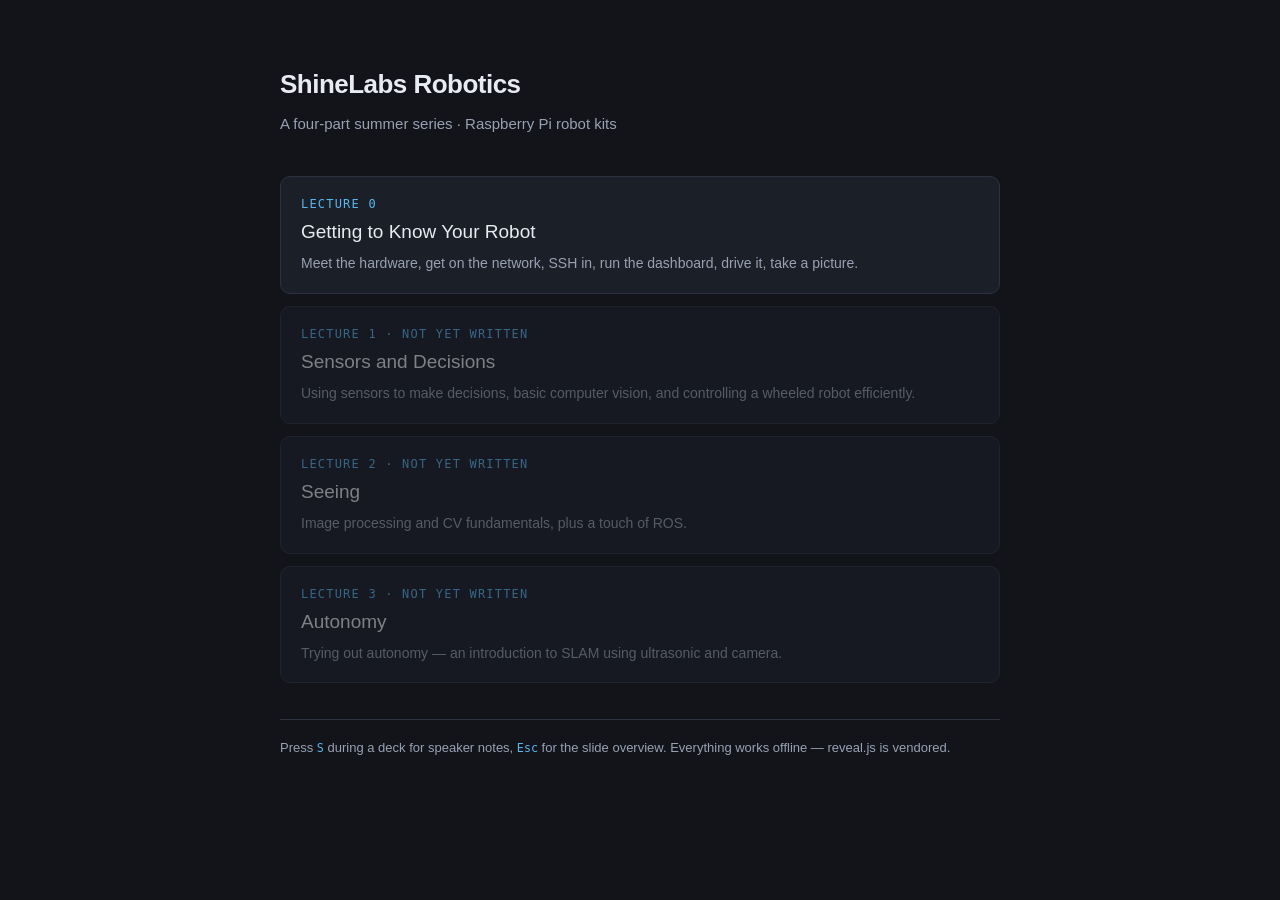
==== index.html @ 291fee51 "Lecture 0 deck scaffold: structure, theme, run of show Four-part series for high-school students on " ====
<!DOCTYPE html>
<html lang="en">
<head>
<meta charset="utf-8">
<meta name="viewport" content="width=device-width, initial-scale=1">
<title>ShineLabs Robotics — Lectures</title>
<style>
  :root {
    --bg:#12141a; --panel:#1b1f28; --line:#2c323f; --text:#e8ebf1;
    --muted:#98a1b3; --accent:#56b6f0;
    --mono: "SF Mono","JetBrains Mono",Menlo,Consolas,monospace;
  }
  * { box-sizing:border-box; }
  body {
    margin:0; background:var(--bg); color:var(--text);
    font:16px/1.6 -apple-system,BlinkMacSystemFont,"Segoe UI",Roboto,sans-serif;
    display:flex; justify-content:center; padding:64px 24px;
  }
  main { width:100%; max-width:720px; }
  h1 { font-size:26px; letter-spacing:-0.02em; margin:0 0 6px; }
  .sub { color:var(--muted); margin:0 0 40px; font-size:15px; }
  a.card {
    display:block; text-decoration:none; color:inherit;
    background:var(--panel); border:1px solid var(--line); border-radius:10px;
    padding:18px 20px; margin-bottom:12px; transition:border-color .15s;
  }
  a.card:hover { border-color:var(--accent); }
  a.card.todo { opacity:.5; pointer-events:none; }
  .n { font-family:var(--mono); font-size:12px; color:var(--accent);
       letter-spacing:.1em; text-transform:uppercase; }
  .t { font-size:19px; margin:3px 0 5px; }
  .d { color:var(--muted); font-size:14px; }
  footer { color:var(--muted); font-size:13px; margin-top:36px;
           border-top:1px solid var(--line); padding-top:18px; }
  code { font-family:var(--mono); color:var(--accent); font-size:.9em; }
</style>
</head>
<body>
<main>
  <h1>ShineLabs Robotics</h1>
  <p class="sub">A four-part summer series &middot; Raspberry&nbsp;Pi robot kits</p>

  <a class="card" href="lecture-0/index.html">
    <div class="n">Lecture 0</div>
    <div class="t">Getting to Know Your Robot</div>
    <div class="d">Meet the hardware, get on the network, SSH in, run the dashboard, drive it, take a picture.</div>
  </a>

  <a class="card todo" href="lecture-1/index.html">
    <div class="n">Lecture 1 &middot; not yet written</div>
    <div class="t">Sensors and Decisions</div>
    <div class="d">Using sensors to make decisions, basic computer vision, and controlling a wheeled robot efficiently.</div>
  </a>

  <a class="card todo" href="lecture-2/index.html">
    <div class="n">Lecture 2 &middot; not yet written</div>
    <div class="t">Seeing</div>
    <div class="d">Image processing and CV fundamentals, plus a touch of ROS.</div>
  </a>

  <a class="card todo" href="lecture-3/index.html">
    <div class="n">Lecture 3 &middot; not yet written</div>
    <div class="t">Autonomy</div>
    <div class="d">Trying out autonomy &mdash; an introduction to SLAM using ultrasonic and camera.</div>
  </a>

  <footer>
    Press <code>S</code> during a deck for speaker notes, <code>Esc</code> for the
    slide overview. Everything works offline &mdash; reveal.js is vendored.
  </footer>
</main>
</body>
</html>
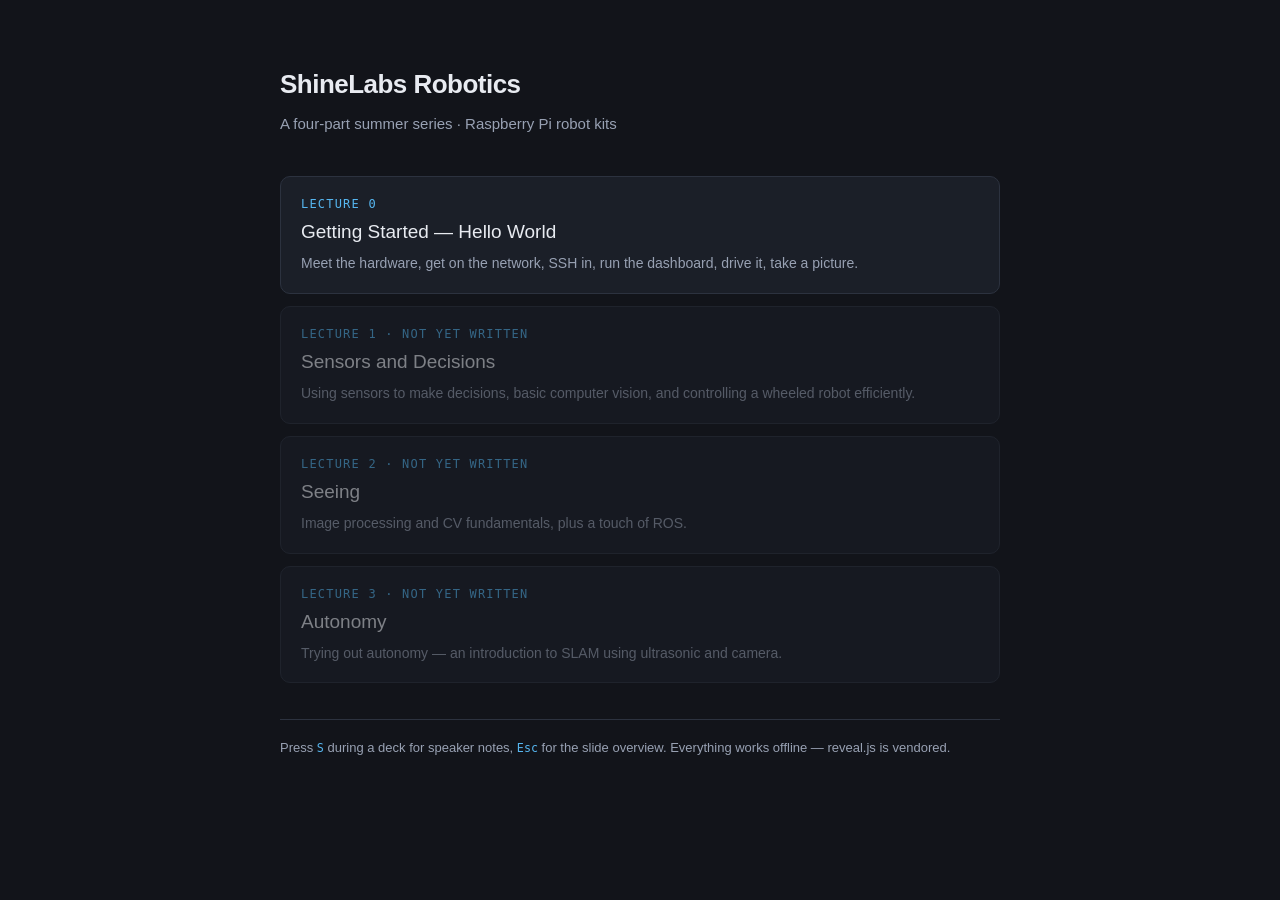
==== commit 0efdf356: "Lecture 0: students image their own cards; title, photo and QR updates Reworked per feedback. The si" ====
--- a/index.html
+++ b/index.html
@@ -42,7 +42,7 @@
 
   <a class="card" href="lecture-0/index.html">
     <div class="n">Lecture 0</div>
-    <div class="t">Getting to Know Your Robot</div>
+    <div class="t">Getting Started — Hello World</div>
     <div class="d">Meet the hardware, get on the network, SSH in, run the dashboard, drive it, take a picture.</div>
   </a>
 
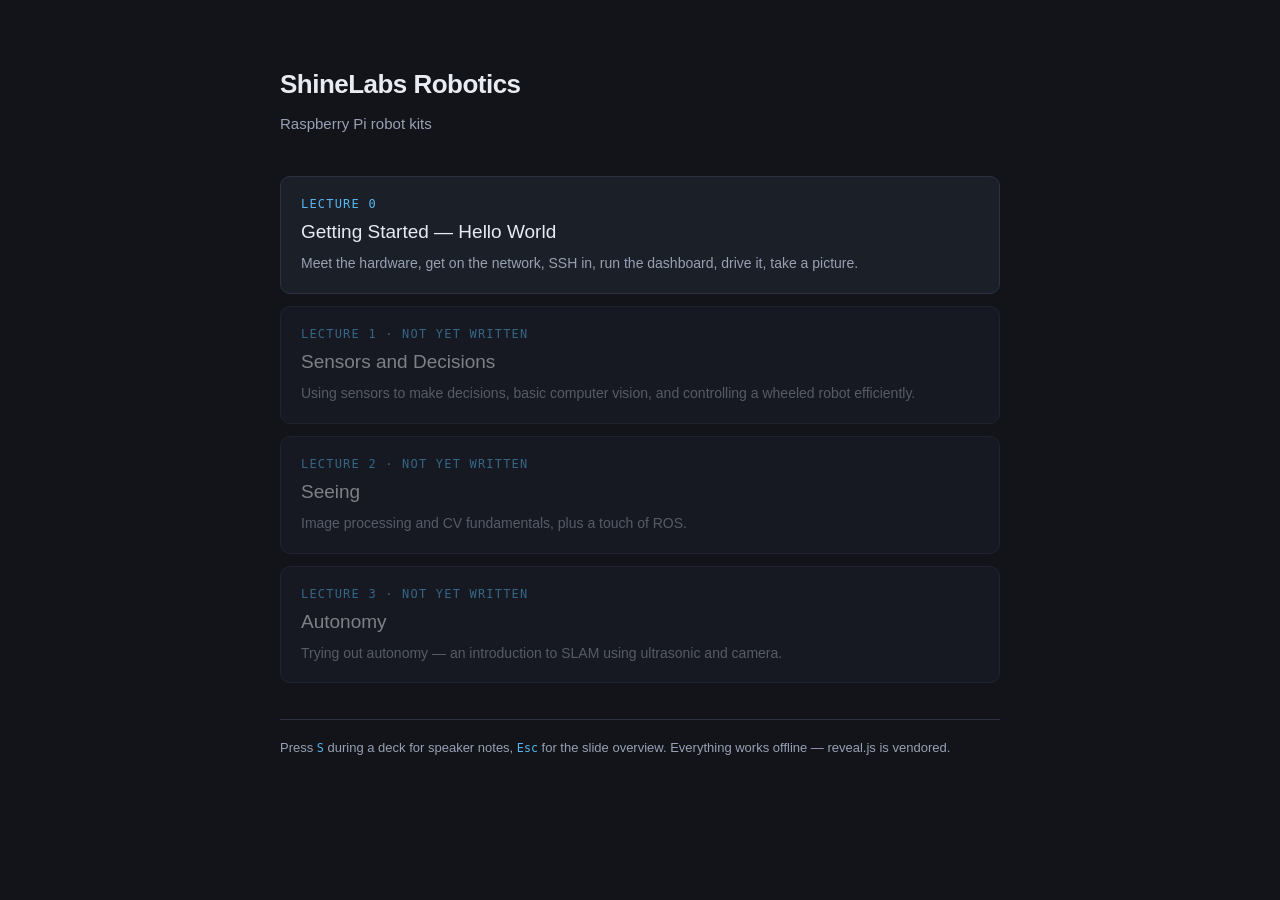
==== commit c48615ee: "Remove the four-part tagline from the landing page and README It was already gone from the deck's ti" ====
--- a/index.html
+++ b/index.html
@@ -38,7 +38,7 @@
 <body>
 <main>
   <h1>ShineLabs Robotics</h1>
-  <p class="sub">A four-part summer series &middot; Raspberry&nbsp;Pi robot kits</p>
+  <p class="sub">Raspberry&nbsp;Pi robot kits</p>
 
   <a class="card" href="lecture-0/index.html">
     <div class="n">Lecture 0</div>
